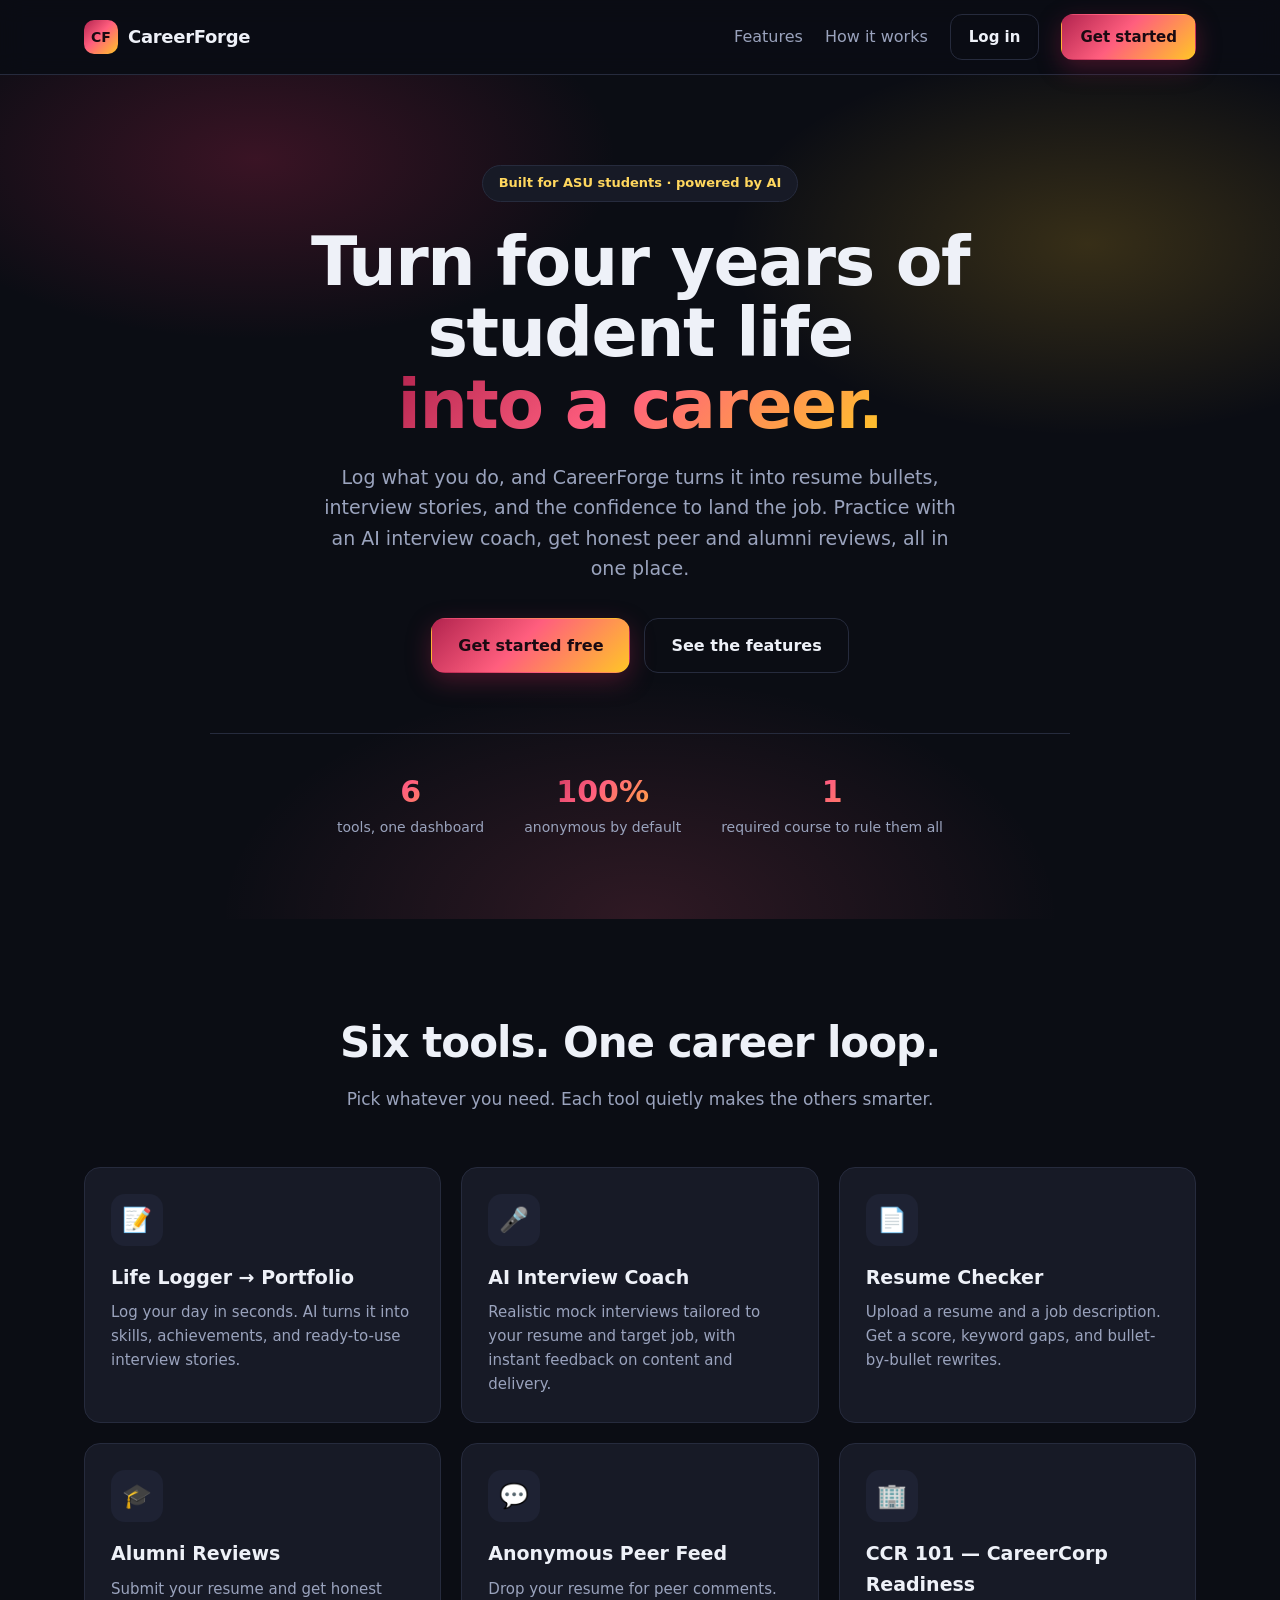
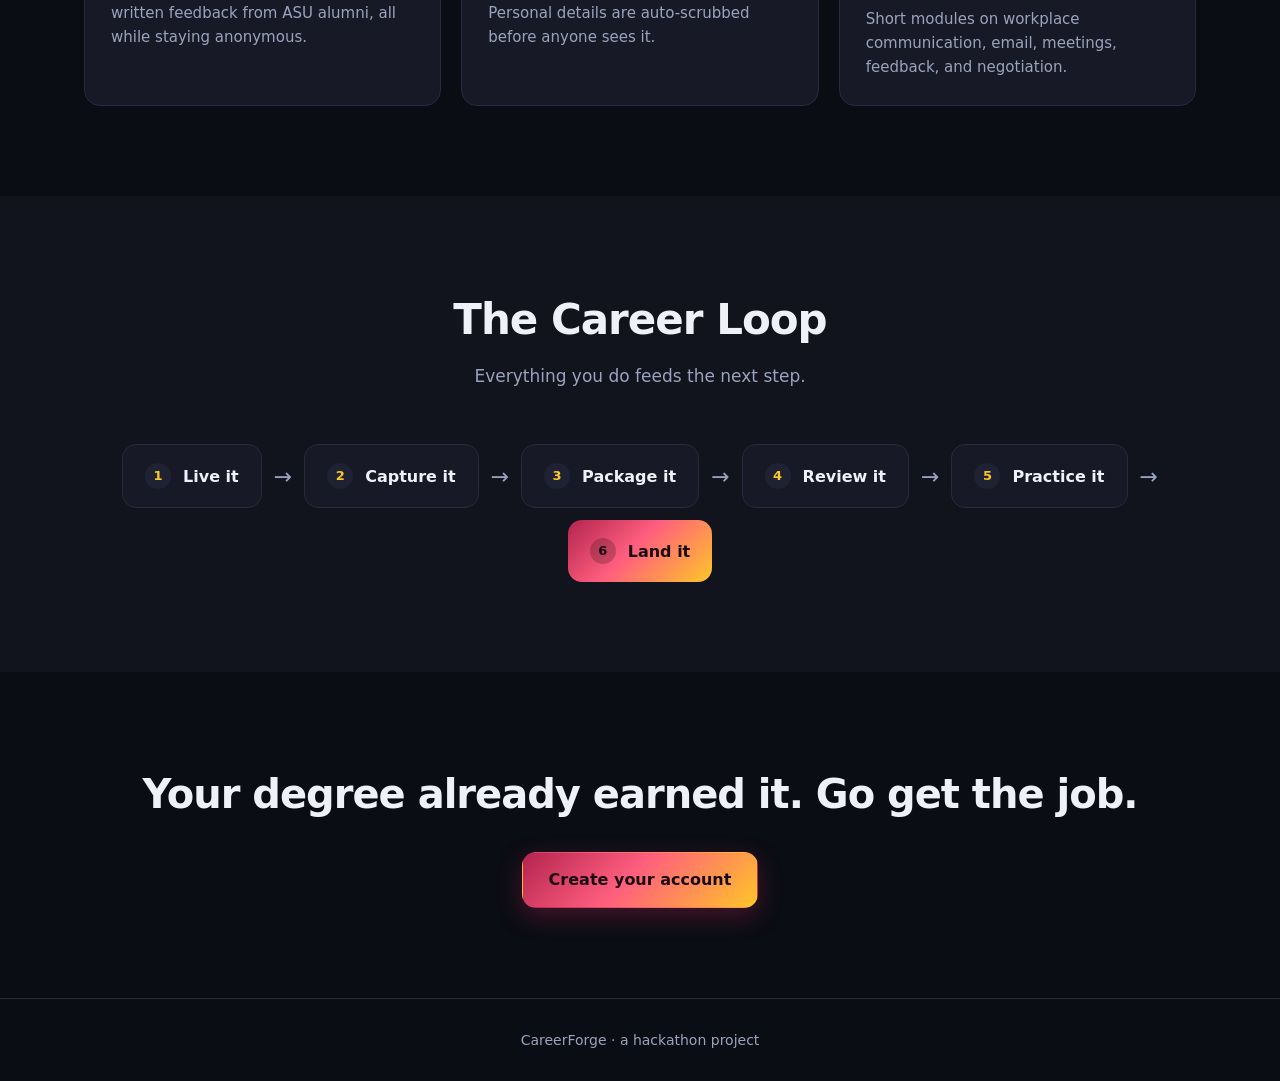
==== index.html @ 42862504 "Initial commit: CareerForge hackathon prototype" ====
<!DOCTYPE html>
<html lang="en">
<head>
  <meta charset="UTF-8" />
  <meta name="viewport" content="width=device-width, initial-scale=1.0" />
  <title>CareerForge — Turn your student life into a career</title>
  <link rel="stylesheet" href="styles.css" />
</head>
<body>
  <!-- NAV -->
  <nav class="nav">
    <div class="nav-inner">
      <a href="index.html" class="logo">
        <span class="logo-mark">CF</span>
        <span class="logo-text">CareerForge</span>
      </a>
      <div class="nav-links">
        <a href="#features">Features</a>
        <a href="#loop">How it works</a>
        <a href="auth.html" class="btn btn-ghost">Log in</a>
        <a href="auth.html?mode=signup" class="btn btn-primary">Get started</a>
      </div>
    </div>
  </nav>

  <!-- HERO -->
  <header class="hero">
    <div class="hero-bg"></div>
    <div class="hero-inner">
      <span class="pill">Built for ASU students · powered by AI</span>
      <h1>Turn four years of student life<br /><span class="grad">into a career.</span></h1>
      <p class="hero-sub">
        Log what you do, and CareerForge turns it into resume bullets, interview stories,
        and the confidence to land the job. Practice with an AI interview coach, get honest
        peer and alumni reviews, all in one place.
      </p>
      <div class="hero-cta">
        <a href="auth.html?mode=signup" class="btn btn-primary btn-lg">Get started free</a>
        <a href="#features" class="btn btn-ghost btn-lg">See the features</a>
      </div>
      <div class="hero-stats">
        <div><strong>6</strong><span>tools, one dashboard</span></div>
        <div><strong>100%</strong><span>anonymous by default</span></div>
        <div><strong>1</strong><span>required course to rule them all</span></div>
      </div>
    </div>
  </header>

  <!-- FEATURES -->
  <section id="features" class="section">
    <div class="section-head">
      <h2>Six tools. One career loop.</h2>
      <p>Pick whatever you need. Each tool quietly makes the others smarter.</p>
    </div>
    <div class="feature-grid">
      <div class="feature-card">
        <div class="feature-icon i1">📝</div>
        <h3>Life Logger → Portfolio</h3>
        <p>Log your day in seconds. AI turns it into skills, achievements, and ready-to-use interview stories.</p>
      </div>
      <div class="feature-card">
        <div class="feature-icon i2">🎤</div>
        <h3>AI Interview Coach</h3>
        <p>Realistic mock interviews tailored to your resume and target job, with instant feedback on content and delivery.</p>
      </div>
      <div class="feature-card">
        <div class="feature-icon i3">📄</div>
        <h3>Resume Checker</h3>
        <p>Upload a resume and a job description. Get a score, keyword gaps, and bullet-by-bullet rewrites.</p>
      </div>
      <div class="feature-card">
        <div class="feature-icon i4">🎓</div>
        <h3>Alumni Reviews</h3>
        <p>Submit your resume and get honest written feedback from ASU alumni, all while staying anonymous.</p>
      </div>
      <div class="feature-card">
        <div class="feature-icon i5">💬</div>
        <h3>Anonymous Peer Feed</h3>
        <p>Drop your resume for peer comments. Personal details are auto-scrubbed before anyone sees it.</p>
      </div>
      <div class="feature-card">
        <div class="feature-icon i6">🏢</div>
        <h3>CCR 101 — CareerCorp Readiness</h3>
        <p>Short modules on workplace communication, email, meetings, feedback, and negotiation.</p>
      </div>
    </div>
  </section>

  <!-- LOOP -->
  <section id="loop" class="section section-alt">
    <div class="section-head">
      <h2>The Career Loop</h2>
      <p>Everything you do feeds the next step.</p>
    </div>
    <div class="loop">
      <div class="loop-step"><span>1</span>Live it</div>
      <div class="loop-arrow">→</div>
      <div class="loop-step"><span>2</span>Capture it</div>
      <div class="loop-arrow">→</div>
      <div class="loop-step"><span>3</span>Package it</div>
      <div class="loop-arrow">→</div>
      <div class="loop-step"><span>4</span>Review it</div>
      <div class="loop-arrow">→</div>
      <div class="loop-step"><span>5</span>Practice it</div>
      <div class="loop-arrow">→</div>
      <div class="loop-step land"><span>6</span>Land it</div>
    </div>
  </section>

  <!-- CTA -->
  <section class="cta">
    <h2>Your degree already earned it. Go get the job.</h2>
    <a href="auth.html?mode=signup" class="btn btn-primary btn-lg">Create your account</a>
  </section>

  <footer class="footer">
    <span>CareerForge · a hackathon project</span>
  </footer>

  <script src="app.js"></script>
</body>
</html>
---- styles.css ----
/* ============================================================
   CareerForge — styles
   ============================================================ */
:root {
  --bg: #0b0d14;
  --bg-2: #11131d;
  --surface: #171a26;
  --surface-2: #1e2233;
  --line: #262b3d;
  --text: #eef1f8;
  --muted: #9aa3bd;
  --maroon: #8c1d40;
  --maroon-2: #b3244f;
  --gold: #ffc627;
  --gold-2: #ffd75e;
  --grad: linear-gradient(135deg, #b3244f 0%, #ff5e7e 45%, #ffc627 100%);
  --radius: 16px;
  --shadow: 0 20px 50px rgba(0,0,0,.45);
}

* { box-sizing: border-box; margin: 0; padding: 0; }
html { scroll-behavior: smooth; }
body {
  font-family: 'Segoe UI', system-ui, -apple-system, sans-serif;
  background: var(--bg);
  color: var(--text);
  line-height: 1.6;
  -webkit-font-smoothing: antialiased;
}
a { color: inherit; text-decoration: none; }

/* ---------- buttons ---------- */
.btn {
  display: inline-flex; align-items: center; justify-content: center;
  gap: 8px; padding: 10px 18px; border-radius: 12px;
  font-weight: 600; font-size: 15px; cursor: pointer;
  border: 1px solid transparent; transition: transform .15s ease, box-shadow .2s ease, background .2s ease;
  white-space: nowrap;
}
.btn:hover { transform: translateY(-1px); }
.btn-primary { background: var(--grad); color: #1a0a12; box-shadow: 0 8px 24px rgba(179,36,79,.35); }
.btn-primary:hover { box-shadow: 0 12px 30px rgba(255,198,39,.35); }
.btn-ghost { background: transparent; color: var(--text); border-color: var(--line); }
.btn-ghost:hover { background: var(--surface-2); }
.btn-lg { padding: 14px 26px; font-size: 16px; border-radius: 14px; }
.btn-block { width: 100%; }

/* ---------- nav ---------- */
.nav {
  position: sticky; top: 0; z-index: 50;
  background: rgba(11,13,20,.75); backdrop-filter: blur(12px);
  border-bottom: 1px solid var(--line);
}
.nav-inner {
  max-width: 1160px; margin: 0 auto; padding: 14px 24px;
  display: flex; align-items: center; justify-content: space-between;
}
.logo { display: flex; align-items: center; gap: 10px; font-weight: 800; font-size: 18px; }
.logo-mark {
  width: 34px; height: 34px; border-radius: 10px; display: grid; place-items: center;
  background: var(--grad); color: #1a0a12; font-weight: 900; font-size: 14px;
}
.logo-text { letter-spacing: -.3px; }
.nav-links { display: flex; align-items: center; gap: 22px; }
.nav-links a:not(.btn) { color: var(--muted); font-weight: 500; }
.nav-links a:not(.btn):hover { color: var(--text); }

/* ---------- hero ---------- */
.hero { position: relative; overflow: hidden; padding: 90px 24px 80px; text-align: center; }
.hero-bg {
  position: absolute; inset: 0; z-index: 0;
  background:
    radial-gradient(600px 300px at 20% 10%, rgba(179,36,79,.28), transparent 60%),
    radial-gradient(600px 320px at 85% 20%, rgba(255,198,39,.18), transparent 60%),
    radial-gradient(700px 400px at 50% 100%, rgba(255,94,126,.15), transparent 60%);
}
.hero-inner { position: relative; z-index: 1; max-width: 860px; margin: 0 auto; }
.pill {
  display: inline-block; padding: 7px 16px; border-radius: 999px;
  background: var(--surface); border: 1px solid var(--line);
  color: var(--gold-2); font-size: 13px; font-weight: 600; margin-bottom: 24px;
}
.hero h1 { font-size: clamp(38px, 6vw, 68px); line-height: 1.05; letter-spacing: -1.5px; font-weight: 900; }
.grad { background: var(--grad); -webkit-background-clip: text; background-clip: text; color: transparent; }
.hero-sub { color: var(--muted); font-size: 19px; max-width: 640px; margin: 22px auto 34px; }
.hero-cta { display: flex; gap: 14px; justify-content: center; flex-wrap: wrap; }
.hero-stats {
  display: flex; gap: 40px; justify-content: center; flex-wrap: wrap;
  margin-top: 60px; padding-top: 34px; border-top: 1px solid var(--line);
}
.hero-stats div { display: flex; flex-direction: column; }
.hero-stats strong { font-size: 30px; background: var(--grad); -webkit-background-clip: text; background-clip: text; color: transparent; }
.hero-stats span { color: var(--muted); font-size: 14px; }

/* ---------- sections ---------- */
.section { max-width: 1160px; margin: 0 auto; padding: 90px 24px; }
.section-alt { background: var(--bg-2); max-width: none; }
.section-alt > * { max-width: 1160px; margin-left: auto; margin-right: auto; }
.section-head { text-align: center; margin-bottom: 54px; }
.section-head h2 { font-size: clamp(28px, 4vw, 42px); letter-spacing: -1px; font-weight: 800; }
.section-head p { color: var(--muted); font-size: 17px; margin-top: 10px; }

/* ---------- feature grid ---------- */
.feature-grid { display: grid; grid-template-columns: repeat(3, 1fr); gap: 20px; }
.feature-card {
  background: var(--surface); border: 1px solid var(--line);
  border-radius: var(--radius); padding: 26px; transition: transform .2s ease, border-color .2s ease;
}
.feature-card:hover { transform: translateY(-4px); border-color: var(--maroon-2); }
.feature-icon {
  width: 52px; height: 52px; border-radius: 14px; display: grid; place-items: center;
  font-size: 24px; margin-bottom: 16px; background: var(--surface-2);
}
.feature-card h3 { font-size: 19px; margin-bottom: 8px; }
.feature-card p { color: var(--muted); font-size: 15px; }

/* ---------- loop ---------- */
.loop { display: flex; align-items: center; justify-content: center; flex-wrap: wrap; gap: 12px; }
.loop-step {
  background: var(--surface); border: 1px solid var(--line); border-radius: 14px;
  padding: 18px 22px; font-weight: 700; display: flex; align-items: center; gap: 12px; min-width: 130px;
}
.loop-step span {
  width: 26px; height: 26px; border-radius: 50%; background: var(--surface-2);
  display: grid; place-items: center; font-size: 13px; color: var(--gold);
}
.loop-step.land { background: var(--grad); color: #1a0a12; border: none; }
.loop-step.land span { background: rgba(0,0,0,.2); color: #1a0a12; }
.loop-arrow { color: var(--muted); font-size: 22px; }

/* ---------- cta ---------- */
.cta { text-align: center; padding: 90px 24px; }
.cta h2 { font-size: clamp(26px, 4vw, 40px); letter-spacing: -1px; margin-bottom: 26px; font-weight: 800; }

/* ---------- footer ---------- */
.footer { border-top: 1px solid var(--line); padding: 30px 24px; text-align: center; color: var(--muted); font-size: 14px; }

/* ============================================================
   AUTH
   ============================================================ */
.auth-body { min-height: 100vh; background:
  radial-gradient(700px 400px at 15% 0%, rgba(179,36,79,.22), transparent 60%),
  radial-gradient(700px 400px at 90% 10%, rgba(255,198,39,.14), transparent 60%), var(--bg); }
.auth-wrap { display: grid; place-items: center; padding: 50px 20px; }
.auth-card {
  width: 100%; max-width: 440px; background: var(--surface);
  border: 1px solid var(--line); border-radius: 20px; padding: 32px; box-shadow: var(--shadow);
}
.auth-tabs { display: flex; background: var(--bg-2); border-radius: 12px; padding: 5px; margin-bottom: 26px; }
.auth-tab {
  flex: 1; padding: 10px; border: none; background: transparent; color: var(--muted);
  font-weight: 600; font-size: 15px; border-radius: 9px; cursor: pointer; transition: all .2s ease;
}
.auth-tab.active { background: var(--surface-2); color: var(--text); }
.auth-form h1 { font-size: 26px; letter-spacing: -.5px; }
.auth-help { color: var(--muted); font-size: 15px; margin: 6px 0 22px; }
.hidden { display: none; }

.role-choice { display: grid; grid-template-columns: 1fr 1fr; gap: 12px; margin-bottom: 22px; }
.role-option { cursor: pointer; }
.role-option input { position: absolute; opacity: 0; }
.role-inner {
  border: 1.5px solid var(--line); border-radius: 14px; padding: 16px 12px; text-align: center;
  transition: all .2s ease; height: 100%;
}
.role-option input:checked + .role-inner {
  border-color: var(--maroon-2); background: rgba(179,36,79,.12);
  box-shadow: 0 0 0 3px rgba(179,36,79,.15);
}
.role-emoji { font-size: 26px; }
.role-inner strong { display: block; margin: 6px 0 2px; }
.role-inner span { color: var(--muted); font-size: 12.5px; }

.field { display: block; margin-bottom: 16px; }
.field span { display: block; font-size: 13.5px; color: var(--muted); margin-bottom: 7px; }
.field input {
  width: 100%; padding: 12px 14px; border-radius: 11px; font-size: 15px;
  background: var(--bg-2); border: 1px solid var(--line); color: var(--text); outline: none; transition: border-color .2s ease;
}
.field input:focus { border-color: var(--maroon-2); }
.anon-note { background: var(--bg-2); border: 1px solid var(--line); border-radius: 11px; padding: 11px 14px; font-size: 13px; color: var(--muted); margin-bottom: 20px; }
.form-error { color: #ff7089; font-size: 14px; margin-top: 12px; min-height: 18px; text-align: center; }

/* ============================================================
   DASHBOARD
   ============================================================ */
.dash-body { background: var(--bg); }
.dash-layout { display: grid; grid-template-columns: 260px 1fr; min-height: 100vh; }

.sidebar {
  background: var(--bg-2); border-right: 1px solid var(--line);
  padding: 22px 16px; display: flex; flex-direction: column; position: sticky; top: 0; height: 100vh;
}
.sidebar-logo { padding: 4px 8px 22px; }
.side-nav { display: flex; flex-direction: column; gap: 4px; flex: 1; }
.side-item {
  display: flex; align-items: center; gap: 12px; padding: 11px 14px; border-radius: 11px;
  color: var(--muted); font-weight: 500; cursor: pointer; font-size: 15px; transition: all .15s ease;
}
.side-item:hover { background: var(--surface); color: var(--text); }
.side-item.active { background: var(--surface-2); color: var(--text); box-shadow: inset 3px 0 0 var(--gold); }
.side-foot { padding-top: 16px; border-top: 1px solid var(--line); }

.dash-main { padding: 30px 40px; overflow-y: auto; }
.dash-top { display: flex; align-items: center; justify-content: space-between; margin-bottom: 34px; flex-wrap: wrap; gap: 16px; }
.eyebrow { color: var(--gold); font-size: 13px; font-weight: 700; text-transform: uppercase; letter-spacing: 1px; }
.dash-top h1 { font-size: 28px; letter-spacing: -.5px; margin-top: 4px; }
.profile-chip { display: flex; align-items: center; gap: 12px; background: var(--surface); border: 1px solid var(--line); border-radius: 14px; padding: 8px 14px 8px 8px; }
.avatar { width: 42px; height: 42px; border-radius: 10px; background: var(--grad); color: #1a0a12; font-weight: 800; display: grid; place-items: center; }
.profile-meta { display: flex; flex-direction: column; }
.profile-meta strong { font-size: 14px; }
.profile-meta span { font-size: 12px; color: var(--muted); }

.banner { background: var(--grad); border-radius: var(--radius); padding: 28px; margin-bottom: 28px; color: #1a0a12; }
.banner h2 { font-size: 24px; letter-spacing: -.5px; }
.banner p { font-size: 15px; opacity: .85; margin-top: 6px; max-width: 560px; }

.tool-grid { display: grid; grid-template-columns: repeat(3, 1fr); gap: 18px; }
.tool-card {
  text-align: left; background: var(--surface); border: 1px solid var(--line);
  border-radius: var(--radius); padding: 22px; cursor: pointer; color: var(--text);
  transition: transform .2s ease, border-color .2s ease; font-family: inherit;
}
.tool-card:hover { transform: translateY(-4px); border-color: var(--maroon-2); }
.tool-top { display: flex; align-items: center; justify-content: space-between; margin-bottom: 14px; }
.tool-icon { font-size: 30px; }
.tool-icon.lg { font-size: 44px; }
.tag { font-size: 11px; font-weight: 700; text-transform: uppercase; letter-spacing: .5px; color: var(--gold-2); background: var(--surface-2); padding: 4px 10px; border-radius: 999px; }
.tool-card h3 { font-size: 18px; margin-bottom: 6px; }
.tool-card p { color: var(--muted); font-size: 14px; margin-bottom: 16px; }
.tool-open { color: var(--gold); font-weight: 600; font-size: 14px; }

.back-link { background: none; border: none; color: var(--muted); font-size: 15px; cursor: pointer; margin-bottom: 20px; font-family: inherit; }
.back-link:hover { color: var(--text); }
.tool-view-head { display: flex; align-items: center; gap: 18px; margin-bottom: 26px; }
.tool-view-head h2 { font-size: 26px; letter-spacing: -.5px; }
.tool-view-head p { color: var(--muted); }
.placeholder { background: var(--surface); border: 1px dashed var(--line); border-radius: var(--radius); padding: 40px; color: var(--muted); text-align: center; }

/* ---------- responsive ---------- */
@media (max-width: 900px) {
  .feature-grid, .tool-grid { grid-template-columns: 1fr 1fr; }
  .nav-links a:not(.btn) { display: none; }
  .dash-layout { grid-template-columns: 1fr; }
  .sidebar { position: static; height: auto; flex-direction: row; align-items: center; flex-wrap: wrap; }
  .side-nav { flex-direction: row; flex-wrap: wrap; }
  .side-foot { border: none; padding: 0; }
}
@media (max-width: 620px) {
  .feature-grid, .tool-grid { grid-template-columns: 1fr; }
  .dash-main { padding: 22px 18px; }
}

/* ============================================================
   FEATURE UI
   ============================================================ */
.feat { max-width: 820px; }
.feat-input { background: var(--surface); border: 1px solid var(--line); border-radius: var(--radius); padding: 22px; margin-bottom: 28px; }
.feat-input h3 { font-size: 19px; margin-bottom: 4px; }
.feat-sub { color: var(--muted); font-size: 14px; margin-bottom: 16px; }
.ta {
  width: 100%; min-height: 130px; resize: vertical; padding: 14px; border-radius: 12px;
  background: var(--bg-2); border: 1px solid var(--line); color: var(--text);
  font-family: inherit; font-size: 15px; line-height: 1.6; outline: none; margin-bottom: 14px;
}
.ta.sm { min-height: 80px; }
.ta:focus { border-color: var(--maroon-2); }

.list-head { margin: 26px 0 14px; font-size: 16px; color: var(--muted); }
.card-list { display: flex; flex-direction: column; gap: 14px; }
.empty { color: var(--muted); font-size: 14px; padding: 8px 0; }

.entry { background: var(--surface); border: 1px solid var(--line); border-radius: var(--radius); padding: 18px; }
.entry-top { display: flex; align-items: center; justify-content: space-between; margin-bottom: 10px; }
.entry-date { color: var(--muted); font-size: 13px; }
.entry-raw { white-space: pre-wrap; word-break: break-word; font-family: inherit; font-size: 14.5px; color: var(--text); margin-bottom: 12px; }
pre.entry-raw { background: var(--bg-2); border: 1px solid var(--line); border-radius: 10px; padding: 12px; }

.chips { display: flex; flex-wrap: wrap; gap: 7px; margin-bottom: 12px; }
.chip { background: var(--surface-2); color: var(--gold-2); font-size: 12.5px; font-weight: 600; padding: 4px 11px; border-radius: 999px; }
.chip.good { color: #7ee0a0; }
.chip.bad { color: #ff9db0; }

.mini { background: var(--bg-2); border: 1px solid var(--line); border-radius: 10px; padding: 12px 14px; margin-top: 10px; }
.mini strong { display: block; font-size: 13px; color: var(--gold); margin-bottom: 6px; }
.mini pre { white-space: pre-wrap; font-family: inherit; font-size: 14px; color: var(--muted); }
.mini.review p { font-size: 14.5px; }

.status { font-size: 12px; font-weight: 700; padding: 3px 10px; border-radius: 999px; }
.status.pending { background: rgba(255,198,39,.15); color: var(--gold); }
.status.done { background: rgba(126,224,160,.15); color: #7ee0a0; }

/* reports & scores */
.report { background: var(--surface); border: 1px solid var(--line); border-radius: var(--radius); padding: 24px; }
.score-ring {
  --v: 0; width: 120px; height: 120px; border-radius: 50%; margin: 0 auto 18px;
  display: grid; place-items: center; position: relative;
  background: conic-gradient(var(--gold) calc(var(--v) * 1%), var(--surface-2) 0);
}
.score-ring::before { content: ''; position: absolute; inset: 10px; border-radius: 50%; background: var(--surface); }
.score-ring span { position: relative; font-size: 34px; font-weight: 800; }
.score-ring small { position: relative; color: var(--muted); font-size: 12px; }
.report-line { text-align: center; color: var(--muted); margin-bottom: 18px; }
.two-col { display: grid; grid-template-columns: 1fr 1fr; gap: 18px; margin-bottom: 18px; }
.two-col h4 { font-size: 14px; margin-bottom: 10px; }
.tips { list-style: none; display: flex; flex-direction: column; gap: 8px; }
.tips li { background: var(--bg-2); border-left: 3px solid var(--gold); padding: 10px 14px; border-radius: 8px; font-size: 14px; }

.iv-card { background: var(--surface); border: 1px solid var(--line); border-radius: var(--radius); padding: 22px; }
.iv-progress { color: var(--gold); font-size: 13px; font-weight: 700; margin-bottom: 10px; }
.iv-q { font-size: 20px; margin-bottom: 16px; line-height: 1.4; }
.iv-review { border-top: 1px solid var(--line); padding: 16px 0; }
.iv-rq { font-weight: 600; margin-bottom: 4px; }
.iv-ra { color: var(--muted); font-size: 14px; margin-bottom: 10px; }
.iv-review ul { list-style: none; display: flex; flex-direction: column; gap: 6px; }
.iv-review li { font-size: 13.5px; color: var(--muted); padding-left: 16px; position: relative; }
.iv-review li::before { content: '›'; position: absolute; left: 0; color: var(--gold); }
.score-bar { height: 8px; background: var(--surface-2); border-radius: 999px; overflow: hidden; margin-bottom: 10px; }
.score-bar span { display: block; height: 100%; background: var(--grad); }

/* feed */
.upvote { background: var(--surface-2); border: 1px solid var(--line); color: var(--gold); border-radius: 999px; padding: 3px 12px; font-weight: 700; font-size: 13px; cursor: pointer; }
.upvote:hover { border-color: var(--maroon-2); }
.scrub-note { display: inline-block; background: rgba(126,224,160,.12); color: #7ee0a0; font-size: 12.5px; font-weight: 600; padding: 3px 10px; border-radius: 999px; margin-bottom: 10px; }
.preview { margin-top: 14px; border-top: 1px solid var(--line); padding-top: 14px; }
.comments { border-top: 1px solid var(--line); margin-top: 8px; padding-top: 12px; }
.comment { font-size: 14px; margin-bottom: 8px; }
.comment strong { color: var(--gold-2); margin-right: 6px; }
.comment-add { display: flex; gap: 8px; margin-top: 8px; }
.cmtInput { flex: 1; padding: 8px 12px; border-radius: 10px; background: var(--bg-2); border: 1px solid var(--line); color: var(--text); font-family: inherit; outline: none; }
.cmtInput:focus { border-color: var(--maroon-2); }

/* modules */
.module-grid { display: grid; grid-template-columns: 1fr 1fr; gap: 16px; }
.module { background: var(--surface); border: 1px solid var(--line); border-radius: var(--radius); padding: 20px; }
.module.done { border-color: #2e5e40; }
.module-head { display: flex; align-items: center; justify-content: space-between; margin-bottom: 8px; }
.module-head h4 { font-size: 16px; }
.check { color: #7ee0a0; font-weight: 800; }
.module p { color: var(--muted); font-size: 14px; margin-bottom: 14px; }

@media (max-width: 620px) {
  .two-col, .module-grid { grid-template-columns: 1fr; }
}
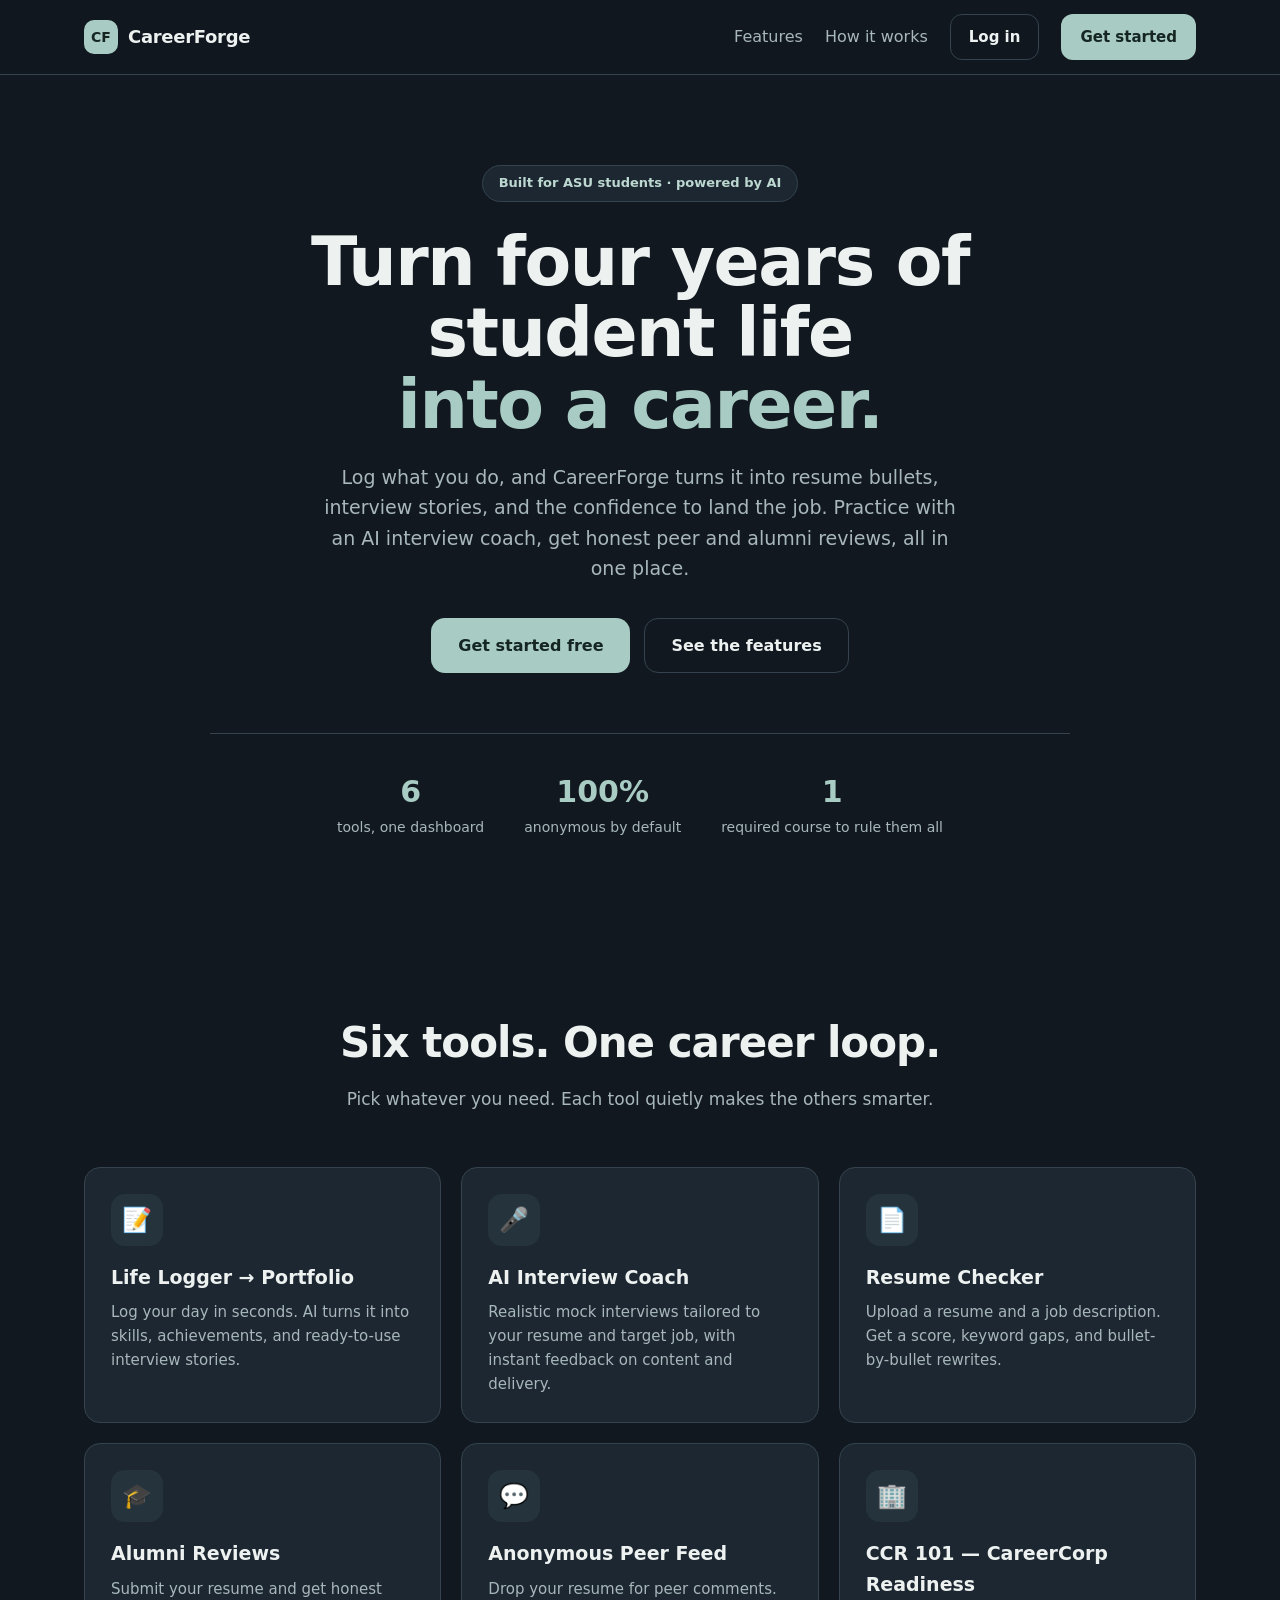
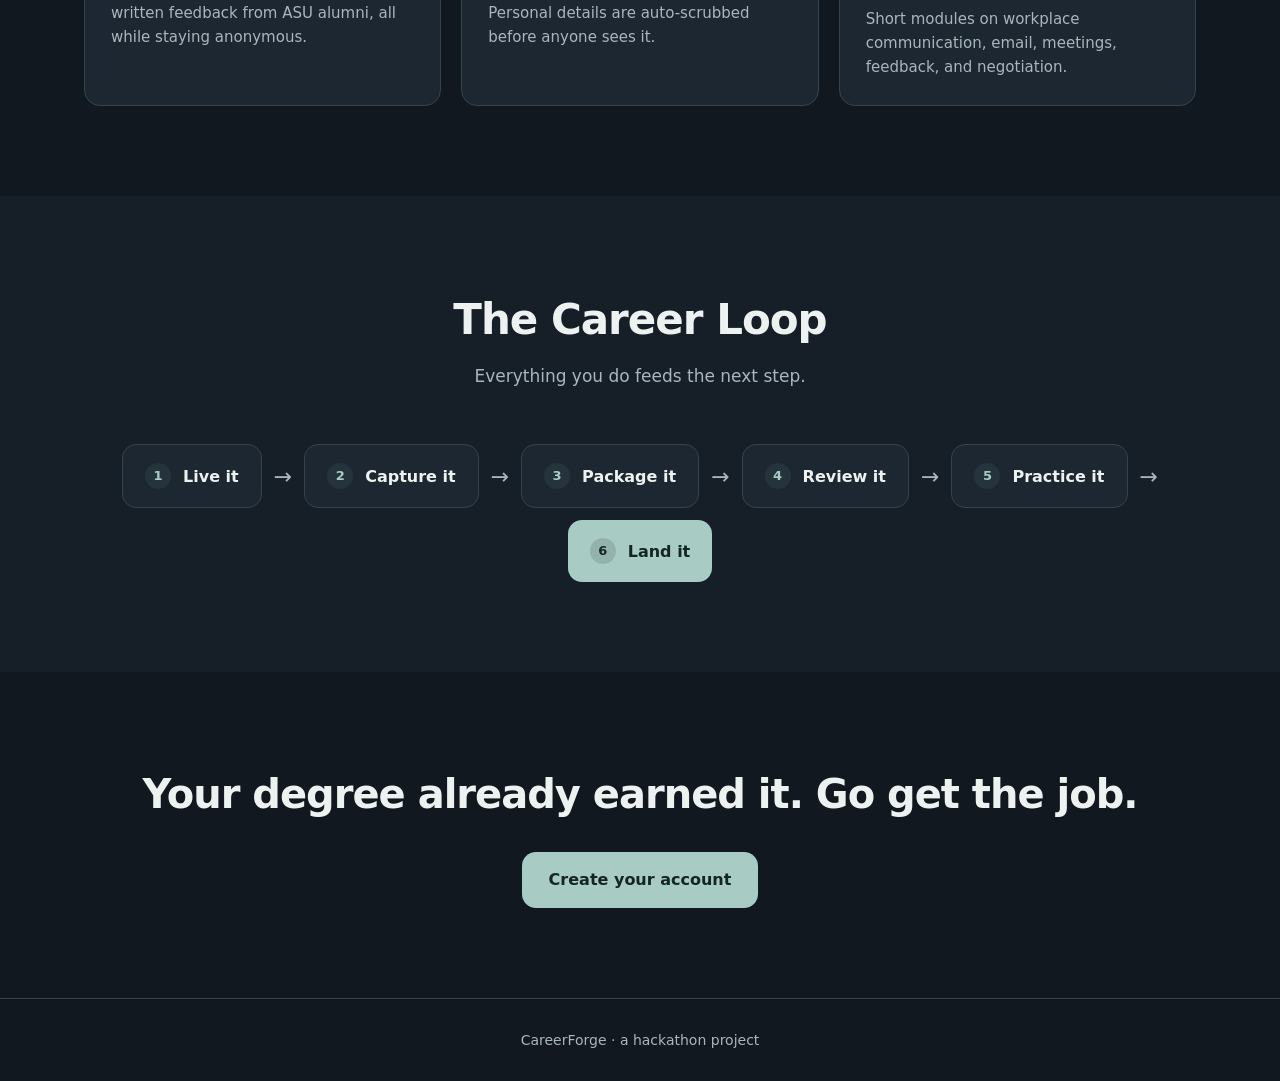
==== commit 4e948691: "Add local resume checker API and website integration" ====
--- a/index.html
+++ b/index.html
@@ -63,11 +63,11 @@
         <h3>AI Interview Coach</h3>
         <p>Realistic mock interviews tailored to your resume and target job, with instant feedback on content and delivery.</p>
       </div>
-      <div class="feature-card">
+      <a class="feature-card feature-link" href="dashboard.html?tool=resume" aria-label="Open Resume Checker">
         <div class="feature-icon i3">📄</div>
         <h3>Resume Checker</h3>
         <p>Upload a resume and a job description. Get a score, keyword gaps, and bullet-by-bullet rewrites.</p>
-      </div>
+      </a>
       <div class="feature-card">
         <div class="feature-icon i4">🎓</div>
         <h3>Alumni Reviews</h3>
--- a/styles.css
+++ b/styles.css
@@ -2,18 +2,18 @@
    CareerForge — styles
    ============================================================ */
 :root {
-  --bg: #0b0d14;
-  --bg-2: #11131d;
-  --surface: #171a26;
-  --surface-2: #1e2233;
-  --line: #262b3d;
-  --text: #eef1f8;
-  --muted: #9aa3bd;
-  --maroon: #8c1d40;
-  --maroon-2: #b3244f;
-  --gold: #ffc627;
-  --gold-2: #ffd75e;
-  --grad: linear-gradient(135deg, #b3244f 0%, #ff5e7e 45%, #ffc627 100%);
+  --bg: #111820;
+  --bg-2: #161f28;
+  --surface: #1c2731;
+  --surface-2: #25333d;
+  --line: #34434d;
+  --text: #edf2f1;
+  --muted: #a8b7bb;
+  --maroon: #527f7b;
+  --maroon-2: #83aaa4;
+  --gold: #a8cbc3;
+  --gold-2: #bdd8d1;
+  --grad: #a8cbc3;
   --radius: 16px;
   --shadow: 0 20px 50px rgba(0,0,0,.45);
 }
@@ -38,8 +38,8 @@
   white-space: nowrap;
 }
 .btn:hover { transform: translateY(-1px); }
-.btn-primary { background: var(--grad); color: #1a0a12; box-shadow: 0 8px 24px rgba(179,36,79,.35); }
-.btn-primary:hover { box-shadow: 0 12px 30px rgba(255,198,39,.35); }
+.btn-primary { background: var(--grad); color: #142522; box-shadow: none; }
+.btn-primary:hover { background: #bdd8d1; box-shadow: 0 6px 18px rgba(0,0,0,.18); }
 .btn-ghost { background: transparent; color: var(--text); border-color: var(--line); }
 .btn-ghost:hover { background: var(--surface-2); }
 .btn-lg { padding: 14px 26px; font-size: 16px; border-radius: 14px; }
@@ -48,7 +48,7 @@
 /* ---------- nav ---------- */
 .nav {
   position: sticky; top: 0; z-index: 50;
-  background: rgba(11,13,20,.75); backdrop-filter: blur(12px);
+  background: rgba(17,24,32,.9); backdrop-filter: blur(12px);
   border-bottom: 1px solid var(--line);
 }
 .nav-inner {
@@ -58,7 +58,7 @@
 .logo { display: flex; align-items: center; gap: 10px; font-weight: 800; font-size: 18px; }
 .logo-mark {
   width: 34px; height: 34px; border-radius: 10px; display: grid; place-items: center;
-  background: var(--grad); color: #1a0a12; font-weight: 900; font-size: 14px;
+  background: var(--grad); color: #142522; font-weight: 900; font-size: 14px;
 }
 .logo-text { letter-spacing: -.3px; }
 .nav-links { display: flex; align-items: center; gap: 22px; }
@@ -69,10 +69,7 @@
 .hero { position: relative; overflow: hidden; padding: 90px 24px 80px; text-align: center; }
 .hero-bg {
   position: absolute; inset: 0; z-index: 0;
-  background:
-    radial-gradient(600px 300px at 20% 10%, rgba(179,36,79,.28), transparent 60%),
-    radial-gradient(600px 320px at 85% 20%, rgba(255,198,39,.18), transparent 60%),
-    radial-gradient(700px 400px at 50% 100%, rgba(255,94,126,.15), transparent 60%);
+  background: var(--bg);
 }
 .hero-inner { position: relative; z-index: 1; max-width: 860px; margin: 0 auto; }
 .pill {
@@ -81,7 +78,7 @@
   color: var(--gold-2); font-size: 13px; font-weight: 600; margin-bottom: 24px;
 }
 .hero h1 { font-size: clamp(38px, 6vw, 68px); line-height: 1.05; letter-spacing: -1.5px; font-weight: 900; }
-.grad { background: var(--grad); -webkit-background-clip: text; background-clip: text; color: transparent; }
+.grad { color: var(--gold); }
 .hero-sub { color: var(--muted); font-size: 19px; max-width: 640px; margin: 22px auto 34px; }
 .hero-cta { display: flex; gap: 14px; justify-content: center; flex-wrap: wrap; }
 .hero-stats {
@@ -89,7 +86,7 @@
   margin-top: 60px; padding-top: 34px; border-top: 1px solid var(--line);
 }
 .hero-stats div { display: flex; flex-direction: column; }
-.hero-stats strong { font-size: 30px; background: var(--grad); -webkit-background-clip: text; background-clip: text; color: transparent; }
+.hero-stats strong { font-size: 30px; color: var(--gold); }
 .hero-stats span { color: var(--muted); font-size: 14px; }
 
 /* ---------- sections ---------- */
@@ -107,6 +104,8 @@
   border-radius: var(--radius); padding: 26px; transition: transform .2s ease, border-color .2s ease;
 }
 .feature-card:hover { transform: translateY(-4px); border-color: var(--maroon-2); }
+.feature-link { display: block; cursor: pointer; }
+.feature-link:focus-visible { outline: 2px solid var(--gold); outline-offset: 4px; }
 .feature-icon {
   width: 52px; height: 52px; border-radius: 14px; display: grid; place-items: center;
   font-size: 24px; margin-bottom: 16px; background: var(--surface-2);
@@ -124,8 +123,8 @@
   width: 26px; height: 26px; border-radius: 50%; background: var(--surface-2);
   display: grid; place-items: center; font-size: 13px; color: var(--gold);
 }
-.loop-step.land { background: var(--grad); color: #1a0a12; border: none; }
-.loop-step.land span { background: rgba(0,0,0,.2); color: #1a0a12; }
+.loop-step.land { background: var(--grad); color: #142522; border: none; }
+.loop-step.land span { background: rgba(0,0,0,.12); color: #142522; }
 .loop-arrow { color: var(--muted); font-size: 22px; }
 
 /* ---------- cta ---------- */
@@ -138,9 +137,7 @@
 /* ============================================================
    AUTH
    ============================================================ */
-.auth-body { min-height: 100vh; background:
-  radial-gradient(700px 400px at 15% 0%, rgba(179,36,79,.22), transparent 60%),
-  radial-gradient(700px 400px at 90% 10%, rgba(255,198,39,.14), transparent 60%), var(--bg); }
+.auth-body { min-height: 100vh; background: var(--bg); }
 .auth-wrap { display: grid; place-items: center; padding: 50px 20px; }
 .auth-card {
   width: 100%; max-width: 440px; background: var(--surface);
@@ -164,8 +161,8 @@
   transition: all .2s ease; height: 100%;
 }
 .role-option input:checked + .role-inner {
-  border-color: var(--maroon-2); background: rgba(179,36,79,.12);
-  box-shadow: 0 0 0 3px rgba(179,36,79,.15);
+  border-color: var(--maroon-2); background: rgba(131,170,164,.1);
+  box-shadow: 0 0 0 3px rgba(131,170,164,.14);
 }
 .role-emoji { font-size: 26px; }
 .role-inner strong { display: block; margin: 6px 0 2px; }
@@ -179,7 +176,7 @@
 }
 .field input:focus { border-color: var(--maroon-2); }
 .anon-note { background: var(--bg-2); border: 1px solid var(--line); border-radius: 11px; padding: 11px 14px; font-size: 13px; color: var(--muted); margin-bottom: 20px; }
-.form-error { color: #ff7089; font-size: 14px; margin-top: 12px; min-height: 18px; text-align: center; }
+.form-error { color: #f0a5a5; font-size: 14px; margin-top: 12px; min-height: 18px; text-align: center; }
 
 /* ============================================================
    DASHBOARD
@@ -206,12 +203,12 @@
 .eyebrow { color: var(--gold); font-size: 13px; font-weight: 700; text-transform: uppercase; letter-spacing: 1px; }
 .dash-top h1 { font-size: 28px; letter-spacing: -.5px; margin-top: 4px; }
 .profile-chip { display: flex; align-items: center; gap: 12px; background: var(--surface); border: 1px solid var(--line); border-radius: 14px; padding: 8px 14px 8px 8px; }
-.avatar { width: 42px; height: 42px; border-radius: 10px; background: var(--grad); color: #1a0a12; font-weight: 800; display: grid; place-items: center; }
+.avatar { width: 42px; height: 42px; border-radius: 10px; background: var(--grad); color: #142522; font-weight: 800; display: grid; place-items: center; }
 .profile-meta { display: flex; flex-direction: column; }
 .profile-meta strong { font-size: 14px; }
 .profile-meta span { font-size: 12px; color: var(--muted); }
 
-.banner { background: var(--grad); border-radius: var(--radius); padding: 28px; margin-bottom: 28px; color: #1a0a12; }
+.banner { background: #27433f; border: 1px solid #3b625c; border-radius: var(--radius); padding: 28px; margin-bottom: 28px; color: var(--text); }
 .banner h2 { font-size: 24px; letter-spacing: -.5px; }
 .banner p { font-size: 15px; opacity: .85; margin-top: 6px; max-width: 560px; }
 
@@ -278,8 +275,8 @@
 
 .chips { display: flex; flex-wrap: wrap; gap: 7px; margin-bottom: 12px; }
 .chip { background: var(--surface-2); color: var(--gold-2); font-size: 12.5px; font-weight: 600; padding: 4px 11px; border-radius: 999px; }
-.chip.good { color: #7ee0a0; }
-.chip.bad { color: #ff9db0; }
+.chip.good { color: #a8cbc3; }
+.chip.bad { color: #f0a5a5; }
 
 .mini { background: var(--bg-2); border: 1px solid var(--line); border-radius: 10px; padding: 12px 14px; margin-top: 10px; }
 .mini strong { display: block; font-size: 13px; color: var(--gold); margin-bottom: 6px; }
@@ -287,8 +284,8 @@
 .mini.review p { font-size: 14.5px; }
 
 .status { font-size: 12px; font-weight: 700; padding: 3px 10px; border-radius: 999px; }
-.status.pending { background: rgba(255,198,39,.15); color: var(--gold); }
-.status.done { background: rgba(126,224,160,.15); color: #7ee0a0; }
+.status.pending { background: rgba(168,203,195,.12); color: var(--gold); }
+.status.done { background: rgba(168,203,195,.12); color: #a8cbc3; }
 
 /* reports & scores */
 .report { background: var(--surface); border: 1px solid var(--line); border-radius: var(--radius); padding: 24px; }
@@ -321,7 +318,7 @@
 /* feed */
 .upvote { background: var(--surface-2); border: 1px solid var(--line); color: var(--gold); border-radius: 999px; padding: 3px 12px; font-weight: 700; font-size: 13px; cursor: pointer; }
 .upvote:hover { border-color: var(--maroon-2); }
-.scrub-note { display: inline-block; background: rgba(126,224,160,.12); color: #7ee0a0; font-size: 12.5px; font-weight: 600; padding: 3px 10px; border-radius: 999px; margin-bottom: 10px; }
+.scrub-note { display: inline-block; background: rgba(168,203,195,.12); color: #a8cbc3; font-size: 12.5px; font-weight: 600; padding: 3px 10px; border-radius: 999px; margin-bottom: 10px; }
 .preview { margin-top: 14px; border-top: 1px solid var(--line); padding-top: 14px; }
 .comments { border-top: 1px solid var(--line); margin-top: 8px; padding-top: 12px; }
 .comment { font-size: 14px; margin-bottom: 8px; }
@@ -333,10 +330,10 @@
 /* modules */
 .module-grid { display: grid; grid-template-columns: 1fr 1fr; gap: 16px; }
 .module { background: var(--surface); border: 1px solid var(--line); border-radius: var(--radius); padding: 20px; }
-.module.done { border-color: #2e5e40; }
+.module.done { border-color: #527f7b; }
 .module-head { display: flex; align-items: center; justify-content: space-between; margin-bottom: 8px; }
 .module-head h4 { font-size: 16px; }
-.check { color: #7ee0a0; font-weight: 800; }
+.check { color: #a8cbc3; font-weight: 800; }
 .module p { color: var(--muted); font-size: 14px; margin-bottom: 14px; }
 
 @media (max-width: 620px) {
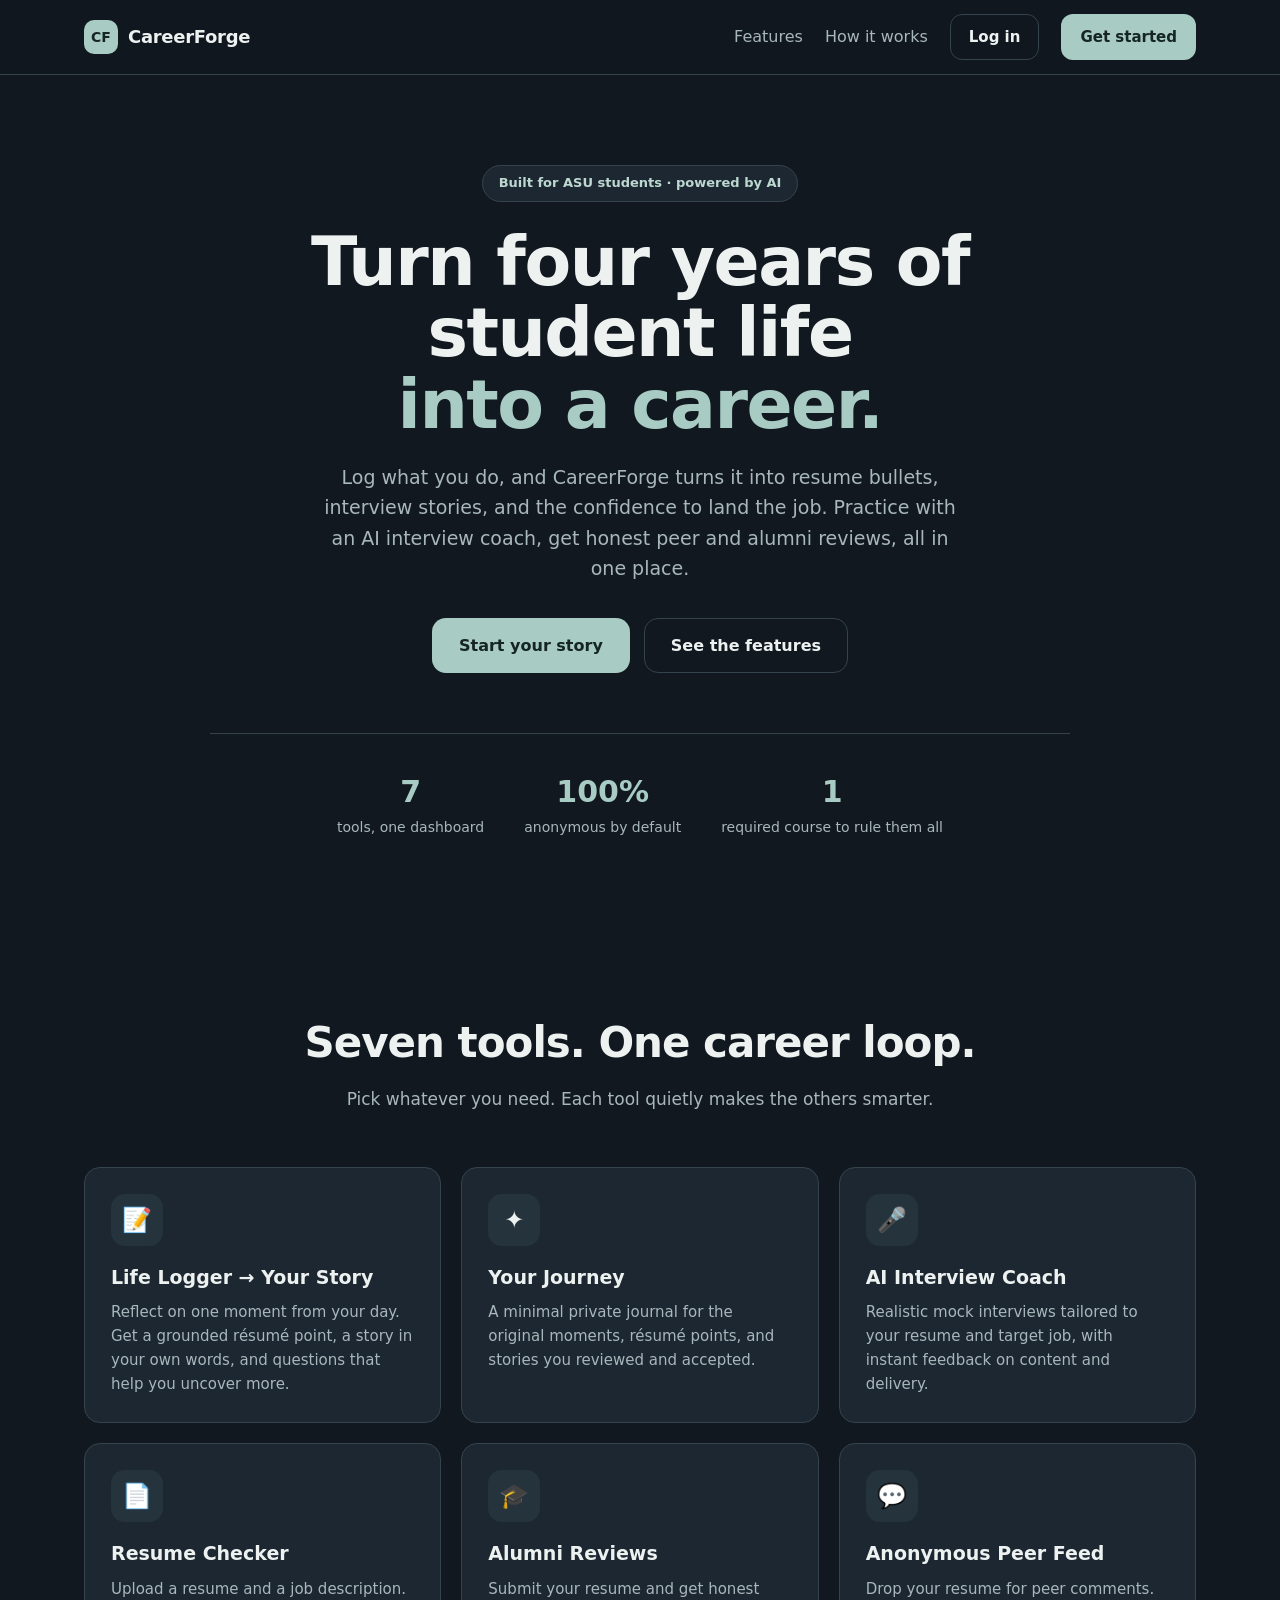
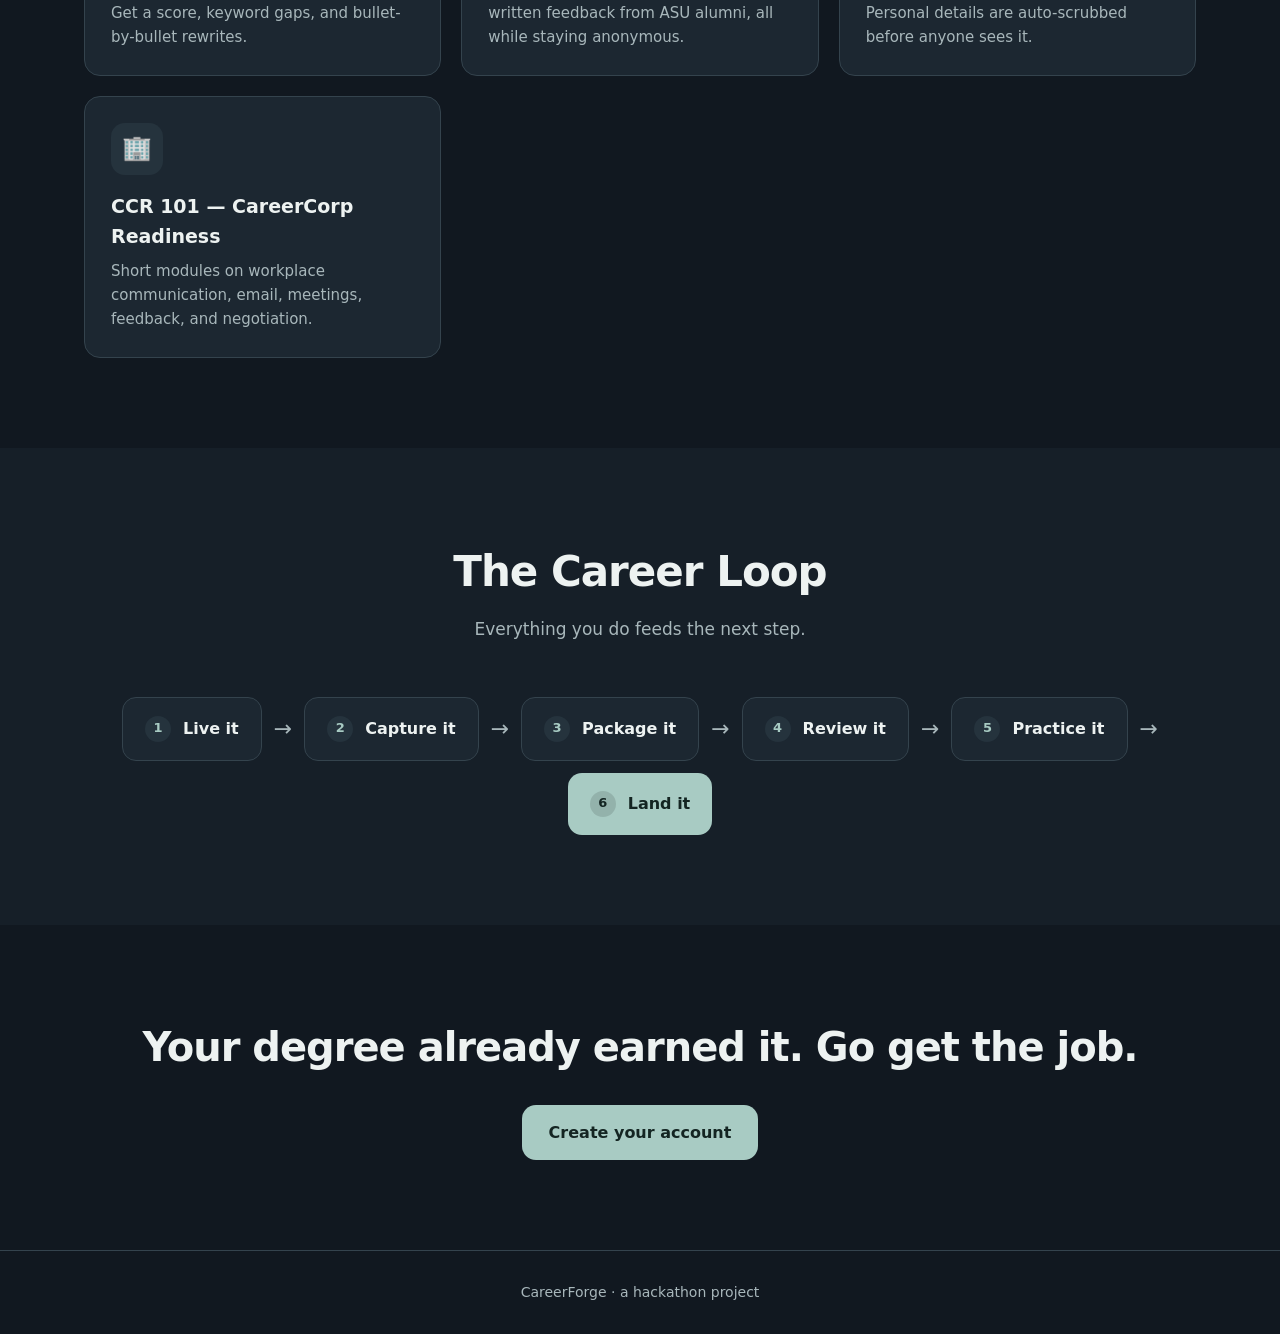
==== commit 7d1b42d4: "Add Life Logger journey workflow" ====
--- a/index.html
+++ b/index.html
@@ -18,7 +18,7 @@
         <a href="#features">Features</a>
         <a href="#loop">How it works</a>
         <a href="auth.html" class="btn btn-ghost">Log in</a>
-        <a href="auth.html?mode=signup" class="btn btn-primary">Get started</a>
+        <a href="auth.html?mode=signup&amp;next=logger" class="btn btn-primary">Get started</a>
       </div>
     </div>
   </nav>
@@ -35,11 +35,11 @@
         peer and alumni reviews, all in one place.
       </p>
       <div class="hero-cta">
-        <a href="auth.html?mode=signup" class="btn btn-primary btn-lg">Get started free</a>
+        <a href="auth.html?mode=signup&amp;next=logger" class="btn btn-primary btn-lg">Start your story</a>
         <a href="#features" class="btn btn-ghost btn-lg">See the features</a>
       </div>
       <div class="hero-stats">
-        <div><strong>6</strong><span>tools, one dashboard</span></div>
+        <div><strong>7</strong><span>tools, one dashboard</span></div>
         <div><strong>100%</strong><span>anonymous by default</span></div>
         <div><strong>1</strong><span>required course to rule them all</span></div>
       </div>
@@ -49,15 +49,20 @@
   <!-- FEATURES -->
   <section id="features" class="section">
     <div class="section-head">
-      <h2>Six tools. One career loop.</h2>
+      <h2>Seven tools. One career loop.</h2>
       <p>Pick whatever you need. Each tool quietly makes the others smarter.</p>
     </div>
     <div class="feature-grid">
-      <div class="feature-card">
+      <a class="feature-card feature-link" href="dashboard.html?tool=logger" aria-label="Open Life Logger">
         <div class="feature-icon i1">📝</div>
-        <h3>Life Logger → Portfolio</h3>
-        <p>Log your day in seconds. AI turns it into skills, achievements, and ready-to-use interview stories.</p>
-      </div>
+        <h3>Life Logger → Your Story</h3>
+        <p>Reflect on one moment from your day. Get a grounded résumé point, a story in your own words, and questions that help you uncover more.</p>
+      </a>
+      <a class="feature-card feature-link" href="dashboard.html?tool=journey" aria-label="Open Your Journey">
+        <div class="feature-icon i2">✦</div>
+        <h3>Your Journey</h3>
+        <p>A minimal private journal for the original moments, résumé points, and stories you reviewed and accepted.</p>
+      </a>
       <div class="feature-card">
         <div class="feature-icon i2">🎤</div>
         <h3>AI Interview Coach</h3>
--- a/styles.css
+++ b/styles.css
@@ -255,6 +255,16 @@
 .feat-input { background: var(--surface); border: 1px solid var(--line); border-radius: var(--radius); padding: 22px; margin-bottom: 28px; }
 .feat-input h3 { font-size: 19px; margin-bottom: 4px; }
 .feat-sub { color: var(--muted); font-size: 14px; margin-bottom: 16px; }
+.reflection-kicker { display: block; color: var(--gold); font-size: 12px; font-weight: 700; letter-spacing: .08em; text-transform: uppercase; margin-bottom: 5px; }
+.prompt-boost { display: grid; grid-template-columns: 1fr 1fr; gap: 9px; margin-bottom: 12px; }
+.prompt-chip { background: var(--bg-2); border: 1px solid var(--line); border-radius: 11px; color: var(--muted); cursor: pointer; font: inherit; font-size: 13px; line-height: 1.4; padding: 10px 12px; text-align: left; transition: border-color .15s ease, background .15s ease, color .15s ease; }
+.prompt-chip:hover, .prompt-chip.active { background: var(--surface-2); border-color: var(--maroon-2); color: var(--text); }
+.prompt-chip:focus-visible { outline: 2px solid var(--gold); outline-offset: 2px; }
+.selected-prompt { min-height: 24px; color: var(--gold-2); font-size: 13px; margin: 0 0 8px; }
+.logger-actions { display: flex; align-items: center; flex-wrap: wrap; gap: 12px; }
+.logger-status { color: var(--muted); flex: 1; font-size: 13px; min-width: 220px; }
+.btn:disabled { cursor: wait; opacity: .65; transform: none; }
+.sr-only { position: absolute; width: 1px; height: 1px; padding: 0; margin: -1px; overflow: hidden; clip: rect(0, 0, 0, 0); white-space: nowrap; border: 0; }
 .ta {
   width: 100%; min-height: 130px; resize: vertical; padding: 14px; border-radius: 12px;
   background: var(--bg-2); border: 1px solid var(--line); color: var(--text);
@@ -271,6 +281,7 @@
 .entry-top { display: flex; align-items: center; justify-content: space-between; margin-bottom: 10px; }
 .entry-date { color: var(--muted); font-size: 13px; }
 .entry-raw { white-space: pre-wrap; word-break: break-word; font-family: inherit; font-size: 14.5px; color: var(--text); margin-bottom: 12px; }
+.entry-prompt { color: var(--gold-2); font-size: 13px; font-weight: 600; margin-bottom: 7px; }
 pre.entry-raw { background: var(--bg-2); border: 1px solid var(--line); border-radius: 10px; padding: 12px; }
 
 .chips { display: flex; flex-wrap: wrap; gap: 7px; margin-bottom: 12px; }
@@ -282,6 +293,64 @@
 .mini strong { display: block; font-size: 13px; color: var(--gold); margin-bottom: 6px; }
 .mini pre { white-space: pre-wrap; font-family: inherit; font-size: 14px; color: var(--muted); }
 .mini.review p { font-size: 14.5px; }
+.artifact { transition: border-color .2s ease, background .2s ease; }
+.artifact.accepted { background: rgba(82,127,123,.09); border-color: var(--maroon); }
+.artifact-head { display: flex; align-items: center; justify-content: space-between; gap: 12px; }
+.artifact-head > strong { margin-bottom: 0; }
+.accepted-mark { color: var(--gold-2); font-size: 11px; font-weight: 700; }
+.artifact-text { margin-top: 7px; white-space: pre-wrap; }
+.empty-artifact { color: var(--muted); font-style: italic; }
+.artifact-editor { display: none; margin: 9px 0 0; min-height: 90px; }
+.artifact-actions { display: flex; flex-wrap: wrap; gap: 6px; margin-top: 11px; }
+.artifact-action { background: transparent; border: 1px solid var(--line); border-radius: 8px; color: var(--muted); cursor: pointer; font: inherit; font-size: 11.5px; font-weight: 600; padding: 5px 9px; }
+.artifact-action:hover { background: var(--surface-2); border-color: var(--maroon-2); color: var(--text); }
+.artifact-action.accept { border-color: var(--maroon); color: var(--gold-2); }
+.artifact-action.danger:hover { border-color: #9d5c5c; color: #f0a5a5; }
+.artifact-action:disabled { cursor: default; opacity: .45; }
+.artifact-action.edit-only { display: none; }
+.artifact.editing .artifact-text, .artifact.editing .artifact-action:not(.edit-only) { display: none; }
+.artifact.editing .artifact-editor { display: block; }
+.artifact.editing .artifact-action.edit-only { display: inline-flex; }
+.artifact-status { color: var(--muted); display: block; font-size: 12px; min-height: 18px; margin-top: 6px; }
+.journey-saved { align-items: center; background: rgba(82,127,123,.12); border: 1px solid var(--maroon); border-radius: 11px; display: flex; gap: 11px; margin-top: 12px; padding: 10px 13px; }
+.journey-saved > span { color: var(--gold); font-size: 20px; }
+.journey-saved strong { display: block; font-size: 13px; }
+.journey-saved p { color: var(--muted); font-size: 12px; }
+.follow-up-block { border-top: 1px solid var(--line); margin-top: 16px; padding-top: 16px; }
+.follow-up-block h4 { font-size: 15px; margin-bottom: 3px; }
+.follow-up-block > p { color: var(--muted); font-size: 13px; margin-bottom: 13px; }
+.added-details { background: var(--bg-2); border: 1px solid var(--line); border-radius: 10px; margin-bottom: 15px; padding: 12px 14px; }
+.added-details > strong { color: var(--gold); display: block; font-size: 13px; margin-bottom: 7px; }
+.added-details p { color: var(--text); font-size: 13px; margin-top: 6px; }
+.added-details p span { color: var(--muted); display: block; }
+.follow-up-field { display: block; margin-bottom: 10px; }
+.follow-up-field span { display: block; font-size: 13.5px; font-weight: 600; margin-bottom: 5px; }
+.follow-up-field .ta { margin-bottom: 0; min-height: 62px; }
+.evidence-note { color: var(--muted); font-size: 12.5px; margin-top: 12px; }
+
+/* accepted experience journal */
+.journey-view { max-width: 900px; }
+.journey-intro { background: linear-gradient(135deg, #20332f, var(--surface)); border: 1px solid var(--maroon); border-radius: var(--radius); margin-bottom: 28px; padding: 25px; }
+.journey-intro h3 { font-size: 23px; letter-spacing: -.3px; margin-bottom: 6px; }
+.journey-intro p { color: var(--muted); max-width: 650px; }
+.journey-timeline { margin-left: 11px; padding-left: 29px; position: relative; }
+.journey-timeline::before { background: linear-gradient(var(--gold), var(--line)); bottom: 20px; content: ''; left: 5px; position: absolute; top: 10px; width: 1px; }
+.journey-entry { margin-bottom: 20px; position: relative; }
+.journey-marker { background: var(--gold); border: 4px solid var(--bg); border-radius: 50%; box-shadow: 0 0 0 1px var(--maroon); height: 13px; left: -30px; position: absolute; top: 22px; width: 13px; }
+.journey-card { background: var(--surface); border: 1px solid var(--line); border-radius: var(--radius); padding: 20px; }
+.journey-date { align-items: center; color: var(--muted); display: flex; font-size: 12px; justify-content: space-between; margin-bottom: 12px; }
+.journey-date span { color: var(--gold); font-weight: 700; letter-spacing: .04em; text-transform: uppercase; }
+.journey-prompt { color: var(--gold-2); font-size: 13px; margin-bottom: 11px; }
+.journey-card section { border-top: 1px solid var(--line); padding: 12px 0; }
+.journey-card section strong { color: var(--gold); display: block; font-size: 12px; margin-bottom: 5px; text-transform: uppercase; }
+.journey-card section p { font-size: 14px; white-space: pre-wrap; }
+.journey-card .journey-story p { color: var(--text); font-family: Georgia, serif; font-size: 16px; line-height: 1.7; }
+.journey-remove { background: transparent; border: 0; color: var(--muted); cursor: pointer; font: inherit; font-size: 12px; padding: 5px 0; }
+.journey-remove:hover { color: #f0a5a5; }
+.journey-empty { background: var(--surface); border: 1px dashed var(--line); border-radius: var(--radius); padding: 48px 24px; text-align: center; }
+.journey-empty > span { color: var(--gold); display: block; font-size: 34px; margin-bottom: 8px; }
+.journey-empty h3 { font-size: 20px; }
+.journey-empty p { color: var(--muted); margin: 6px auto 18px; max-width: 430px; }
 
 .status { font-size: 12px; font-weight: 700; padding: 3px 10px; border-radius: 999px; }
 .status.pending { background: rgba(168,203,195,.12); color: var(--gold); }
@@ -338,4 +407,5 @@
 
 @media (max-width: 620px) {
   .two-col, .module-grid { grid-template-columns: 1fr; }
-}
+  .prompt-boost { grid-template-columns: 1fr; }
+}
